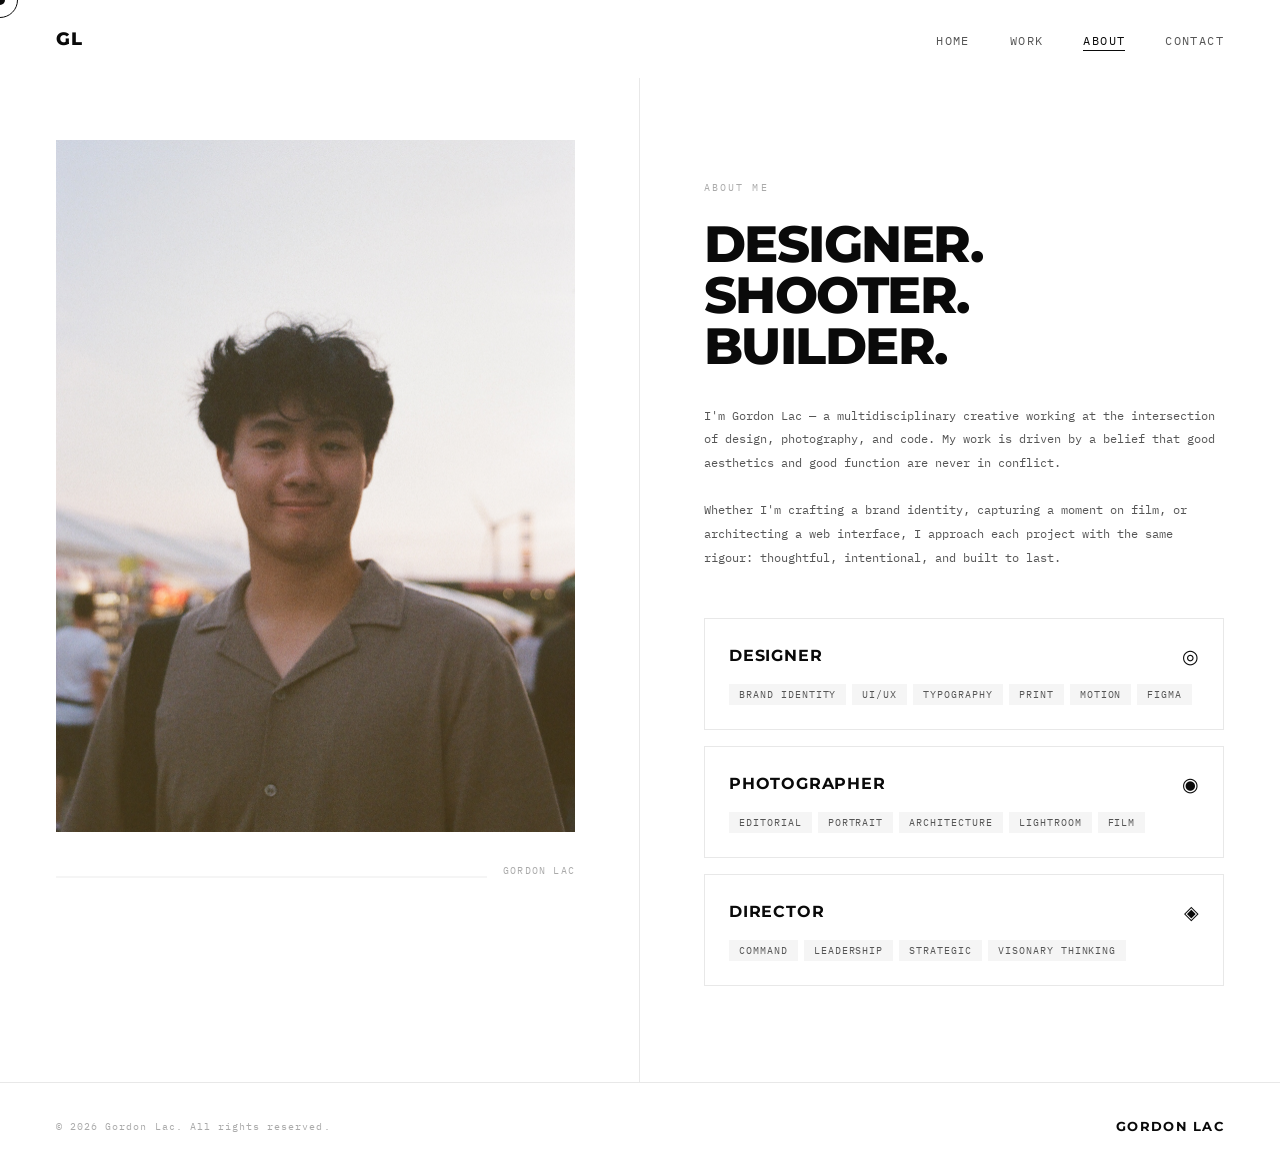
==== about.html @ f4c54d95 "Add files via upload" ====
<!DOCTYPE html>
<html lang="en">
<head>
  <meta charset="UTF-8">
  <meta name="viewport" content="width=device-width, initial-scale=1.0">
  <title>Gordon Lac — About</title>
  <link rel="stylesheet" href="stylesheet.css">
  <link rel="preconnect" href="https://fonts.googleapis.com">
  <link rel="preconnect" href="https://fonts.gstatic.com" crossorigin>
  <link href="https://fonts.googleapis.com/css2?family=Montserrat:ital,wght@0,100;0,200;0,300;0,400;0,500;0,600;0,700;0,800;0,900;1,300;1,400&family=IBM+Plex+Mono:wght@300;400;500&display=swap" rel="stylesheet">
</head>
<body>

  <div id="cursor"></div>
  <div id="cursor-ring"></div>

  <!-- ─── NAV ─── -->
  <nav id="main-nav">
    <a class="nav-logo" href="index.html">GL</a>
    <ul class="nav-links">
      <li><a href="index.html">Home</a></li>
      <li><a href="work.html">Work</a></li>
      <li><a href="about.html" class="active">About</a></li>
      <li><a href="contact.html">Contact</a></li>
    </ul>
  </nav>

  <div class="page-wrapper">

    <div class="about-layout">
      <div class="about-left">
        <div class="about-portrait">
          <img src="z_me.jpg" width="100%">
        </div>
        <div style="display:flex;gap:16px;margin-top:8px;">
          <div style="flex:1;background:var(--gray-100);height:2px;margin-top:12px;"></div>
          <p style="font-family:var(--mono);font-size:0.62rem;letter-spacing:0.12em;text-transform:uppercase;color:var(--gray-400);">Gordon Lac</p>
        </div>
      </div>
      <div class="about-right">
        <p class="about-right-label">About Me</p>
        <h2 class="about-bio-title">Designer.<br>Shooter.<br>Builder.</h2>
        <p class="about-bio">
          I'm Gordon Lac — a multidisciplinary creative working at the intersection of design, photography, and code. My
          work is driven by a belief that good aesthetics and good function are never in conflict.
          <br><br>
          Whether I'm crafting a brand identity, capturing a moment on film, or architecting a web interface, I approach
          each project with the same rigour: thoughtful, intentional, and built to last.
        </p>
        <div class="skill-card reveal">
          <div class="skill-card-header">
            <span class="skill-card-title">Designer</span>
            <span class="skill-card-icon">◎</span>
          </div>
          <div class="skill-tags">
            <span class="skill-tag">Brand Identity</span>
            <span class="skill-tag">UI/UX</span>
            <span class="skill-tag">Typography</span>
            <span class="skill-tag">Print</span>
            <span class="skill-tag">Motion</span>
            <span class="skill-tag">Figma</span>
          </div>
        </div>
        <div class="skill-card reveal">
          <div class="skill-card-header">
            <span class="skill-card-title">Photographer</span>
            <span class="skill-card-icon">◉</span>
          </div>
          <div class="skill-tags">
            <span class="skill-tag">Editorial</span>
            <span class="skill-tag">Portrait</span>
            <span class="skill-tag">Architecture</span>
            <span class="skill-tag">Lightroom</span>
            <span class="skill-tag">Film</span>
          </div>
        </div>
        <div class="skill-card reveal">
          <div class="skill-card-header">
            <span class="skill-card-title">Director</span>
            <span class="skill-card-icon">◈</span>
          </div>
          <div class="skill-tags">
            <span class="skill-tag">Command</span>
            <span class="skill-tag">Leadership</span>
            <span class="skill-tag">Strategic</span>
            <span class="skill-tag">Visonary Thinking</span>
          </div>
        </div>
      </div>
    </div>

    <footer class="site-footer">
      <p class="footer-copy">© 2026 Gordon Lac. All rights reserved.</p>
      <p class="footer-name">Gordon Lac</p>
    </footer>

  </div><!-- /page-wrapper -->

  <script src="shared.js"></script>
  <script>
    initCursor();
    initNavScroll();
    initReveal(document);
  </script>
</body>
</html>
---- stylesheet.css ----
:root {
      --black: #0a0a0a;
      --white: #ffffff;
      --gray-100: #f5f5f5;
      --gray-200: #e8e8e8;
      --gray-400: #aaaaaa;
      --gray-600: #555555;
      --display: 'Montserrat', sans-serif;
      --mono: 'IBM Plex Mono', monospace;
      --transition: 0.4s cubic-bezier(0.25, 0.46, 0.45, 0.94);
    }

    *, *::before, *::after { box-sizing: border-box; margin: 0; padding: 0; }

    html { scroll-behavior: smooth; overflow-x: hidden; }

    body {
      font-family: var(--mono);
      background: var(--white);
      color: var(--black);
      cursor: none;
      overflow-x: hidden;
    }

    /* ─── CURSOR ─── */
    #cursor {
      position: fixed; width: 10px; height: 10px;
      background: var(--black); border-radius: 50%;
      pointer-events: none; z-index: 9999;
      transform: translate(-50%, -50%);
      transition: width 0.25s, height 0.25s, background 0.25s;
    }
    #cursor-ring {
      position: fixed; width: 36px; height: 36px;
      border: 1.5px solid var(--black); border-radius: 50%;
      pointer-events: none; z-index: 9998;
      transform: translate(-50%, -50%);
      transition: transform 0.12s ease, width 0.3s, height 0.3s, opacity 0.3s;
    }
    body.hovering #cursor { width: 6px; height: 6px; }
    body.hovering #cursor-ring { width: 52px; height: 52px; }

    /* ─── NAV ─── */
    nav {
      position: fixed; top: 0; left: 0; right: 0; z-index: 100;
      display: flex; align-items: center; justify-content: space-between;
      padding: 28px 56px;
      background: rgba(255,255,255,0.92);
      backdrop-filter: blur(12px);
      border-bottom: 1px solid transparent;
      transition: border-color 0.3s;
    }
    nav.scrolled { border-color: var(--gray-200); }
    .nav-logo {
      font-family: Montserrat, sans-serif; font-weight: 800;
      font-size: 1.1rem; letter-spacing: 0.08em;
      text-decoration: none; color: var(--black); cursor: none;
    }
    .nav-links { display: flex; gap: 40px; list-style: none; }
    .nav-links a {
      font-family: 'IBM Plex Mono', monospace; font-size: 0.72rem;
      letter-spacing: 0.12em; text-transform: uppercase;
      color: var(--gray-600); text-decoration: none; cursor: none;
      transition: color 0.2s; position: relative;
    }
    .nav-links a::after {
      content: ''; position: absolute; bottom: -3px; left: 0;
      width: 0; height: 1px; background: var(--black); transition: width 0.3s;
    }
    .nav-links a:hover { color: var(--black); }
    .nav-links a:hover::after { width: 100%; }
    .nav-links a.active { color: var(--black); }
    .nav-links a.active::after { width: 100%; }

    /* ─── PAGE SYSTEM ─── */
    .page {
      display: none; min-height: 100vh; opacity: 0; transform: translateY(16px);
      transition: opacity 0.5s var(--transition), transform 0.5s var(--transition);
    }
    .page.active { display: block; opacity: 1; transform: translateY(0); }
    #page-home { display: block; overflow-y: auto; overflow-x: hidden; }

    /* ─── HERO ─── */
    .hero {
      height: 100vh; display: flex; flex-direction: column;
      justify-content: center; padding: 0 56px; padding-top: 100px;
      position: relative; overflow: hidden;
    }
    .hero-eyebrow {
      font-family: 'IBM Plex Mono', monospace; font-size: 0.7rem;
      letter-spacing: 0.2em; text-transform: uppercase; color: var(--gray-400);
      margin-bottom: 32px; opacity: 0; transform: translateY(20px);
      animation: fadeUp 0.7s 0.2s forwards;
    }
    .hero-name {
      font-family: Montserrat, sans-serif; font-weight: 800;
      font-size: clamp(5rem, 12vw, 11rem); line-height: 0.9;
      letter-spacing: -0.03em; text-transform: uppercase;
      overflow: hidden; margin-bottom: 48px;
    }
    .hero-name-line {
      display: block; opacity: 0; transform: translateY(60px);
      animation: slideUp 0.8s cubic-bezier(0.16,1,0.3,1) forwards;
    }
    .hero-name-line:nth-child(1) { animation-delay: 0.35s; }
    .hero-name-line:nth-child(2) { animation-delay: 0.5s; }
    .hero-disciplines {
      display: flex; gap: 12px; flex-wrap: wrap;
      opacity: 0; transform: translateY(20px); animation: fadeUp 0.7s 0.75s forwards;
    }
    .discipline-tag {
      font-family: 'IBM Plex Mono', monospace; font-size: 0.7rem;
      letter-spacing: 0.14em; text-transform: uppercase;
      padding: 8px 18px; border: 1px solid var(--black);
      border-radius: 100px; color: var(--black);
    }
    .hero-scroll {
      position: absolute; bottom: 40px; left: 56px;
      display: flex; align-items: center; gap: 16px;
      opacity: 0; animation: fadeUp 0.7s 1.1s forwards;
    }
    .scroll-line {
      width: 48px; height: 1px; background: var(--black);
      position: relative; overflow: hidden;
    }
    .scroll-line::after {
      content: ''; position: absolute; top: 0; left: -100%;
      width: 100%; height: 100%; background: var(--gray-400);
      animation: scanLine 1.8s 1.5s infinite;
    }
    .scroll-text {
      font-family: 'IBM Plex Mono', monospace; font-size: 0.65rem;
      letter-spacing: 0.18em; text-transform: uppercase; color: var(--gray-400);
    }
    .hero-number {
      position: absolute; bottom: 40px; right: 56px;
      font-family: Montserrat, sans-serif; font-weight: 200;
      font-size: 8rem; color: var(--gray-200); line-height: 1;
      user-select: none; opacity: 0; animation: fadeUp 0.7s 1s forwards;
    }

    /* ─── MARQUEE ─── */
    .marquee-strip {
      border-top: 1px solid var(--black); border-bottom: 1px solid var(--black);
      padding: 18px 0; overflow: hidden; white-space: nowrap;
    }
    .marquee-inner { display: inline-flex; animation: marquee 22s linear infinite; }
    .marquee-item {
      font-family: Montserrat, sans-serif; font-weight: 600;
      font-size: 0.8rem; letter-spacing: 0.18em; text-transform: uppercase;
      padding: 0 40px; color: var(--black);
    }
    .marquee-dot {
      display: inline-block; width: 5px; height: 5px; border-radius: 50%;
      background: var(--black); vertical-align: middle; margin-right: 40px;
    }

    /* ─── ABOUT STRIP ─── */
    .about-strip {
      display: grid; grid-template-columns: 1fr 1fr 1fr;
      border-bottom: 1px solid var(--gray-200);
    }
    .about-strip-item {
      padding: 56px 48px; border-right: 1px solid var(--gray-200);
    }
    .about-strip-item:last-child { border-right: none; }
    .strip-label {
      font-family: 'IBM Plex Mono', monospace; font-size: 0.65rem;
      letter-spacing: 0.18em; text-transform: uppercase;
      color: var(--gray-400); margin-bottom: 16px;
    }
    .strip-value {
      font-family: Montserrat, sans-serif; font-weight: 700;
      font-size: 2.2rem; line-height: 1; letter-spacing: -0.02em;
    }
    .strip-sub {
      font-family: 'IBM Plex Mono', monospace; font-size: 0.7rem;
      color: var(--gray-600); margin-top: 8px; letter-spacing: 0.05em;
    }

    /* ─── SECTION HEADER ─── */
    .section-header {
      display: flex; align-items: baseline; justify-content: space-between;
      padding: 64px 56px 40px;
    }
    .section-title {
      font-family: Montserrat, sans-serif; font-weight: 800;
      font-size: 1rem; letter-spacing: 0.15em; text-transform: uppercase;
    }
    .section-link {
      font-family: 'IBM Plex Mono', monospace; font-size: 0.68rem;
      letter-spacing: 0.12em; text-transform: uppercase;
      color: var(--gray-600); text-decoration: none; cursor: none;
      border-bottom: 1px solid var(--gray-200); padding-bottom: 2px;
      transition: color 0.2s, border-color 0.2s;
    }
    .section-link:hover { color: var(--black); border-color: var(--black); }

    /* ─── PROJECT CARDS ─── */
    .project-grid {
      display: grid; grid-template-columns: repeat(3, 1fr);
      gap: 1px; background: var(--gray-200); border-top: 1px solid var(--gray-200);
    }
    .project-card {
      background: var(--white); cursor: none; overflow: hidden; position: relative;
    }
    .project-card-img {
      width: 100%; aspect-ratio: 4/3;
      background: var(--gray-100); overflow: hidden; position: relative;
    }

    /* ─── FIX: Each card image is isolated — img fills its own card only ─── */
    .project-card-img img {
      width: 100%; height: 100%; object-fit: cover; display: block;
      transition: transform 0.7s cubic-bezier(0.25,0.46,0.45,0.94);
      filter: grayscale(20%);
    }
    .project-card:hover .project-card-img img {
      transform: scale(1.05); filter: grayscale(0%);
    }

    /* Placeholder used ONLY when there is no <img> — it never touches cards that have images */
    .project-card-placeholder {
      width: 100%; height: 100%; display: flex; align-items: center;
      justify-content: center; font-family: Montserrat, sans-serif;
      font-weight: 700; font-size: 0.7rem; letter-spacing: 0.15em;
      text-transform: uppercase; color: var(--gray-400);
      background: var(--gray-100); transition: background 0.3s;
    }
    .project-card:hover .project-card-placeholder { background: var(--gray-200); }

    .project-card-info { padding: 24px 28px 28px; }
    .project-card-cat {
      font-family: 'IBM Plex Mono', monospace; font-size: 0.62rem;
      letter-spacing: 0.16em; text-transform: uppercase;
      color: var(--gray-400); margin-bottom: 8px;
    }
    .project-card-title {
      font-family: Montserrat, sans-serif; font-weight: 700;
      font-size: 1rem; letter-spacing: -0.01em; margin-bottom: 6px;
    }
    .project-card-desc {
      font-family: 'IBM Plex Mono', monospace; font-size: 0.7rem;
      color: var(--gray-600); line-height: 1.7;
    }
    .project-card-arrow {
      display: inline-block; margin-top: 16px;
      font-family: 'IBM Plex Mono', monospace; font-size: 0.65rem;
      letter-spacing: 0.12em; text-transform: uppercase;
      color: var(--black); border-bottom: 1px solid var(--black);
      padding-bottom: 2px; cursor: none;
      opacity: 0; transform: translateX(-8px);
      transition: opacity 0.3s, transform 0.3s;
    }
    .project-card:hover .project-card-arrow { opacity: 1; transform: translateX(0); }

    /* ─── HOME CTA ─── */
    .home-cta {
      padding: 100px 56px; display: flex; align-items: center;
      justify-content: space-between; border-top: 1px solid var(--gray-200);
    }
    .home-cta-text {
      font-family: Montserrat, sans-serif; font-weight: 800;
      font-size: clamp(2rem, 5vw, 4rem); line-height: 1.05;
      letter-spacing: -0.03em; text-transform: uppercase; max-width: 600px;
    }
    .cta-button {
      display: inline-flex; align-items: center; gap: 12px;
      font-family: 'IBM Plex Mono', monospace; font-size: 0.72rem;
      letter-spacing: 0.15em; text-transform: uppercase;
      background: var(--black); color: var(--white);
      border: none; padding: 18px 36px; cursor: none;
      transition: background 0.25s, transform 0.25s; flex-shrink: 0;
    }
    .cta-button:hover { background: var(--gray-600); transform: translateX(4px); }

    /* ─── FOOTER ─── */
    .site-footer {
      padding: 36px 56px; border-top: 1px solid var(--gray-200);
      display: flex; align-items: center; justify-content: space-between;
    }
    .footer-copy {
      font-family: 'IBM Plex Mono', monospace; font-size: 0.65rem;
      letter-spacing: 0.1em; color: var(--gray-400);
    }
    .footer-name {
      font-family: Montserrat, sans-serif; font-weight: 700;
      font-size: 0.8rem; letter-spacing: 0.1em; text-transform: uppercase;
    }

    /* ─── WORK PAGE ─── */
    .page-hero { padding: 160px 56px 64px; border-bottom: 1px solid var(--gray-200); }
    .page-hero-label {
      font-family: 'IBM Plex Mono', monospace; font-size: 0.68rem;
      letter-spacing: 0.2em; text-transform: uppercase;
      color: var(--gray-400); margin-bottom: 24px;
    }
    .page-hero-title {
      font-family: Montserrat, sans-serif; font-weight: 800;
      font-size: clamp(3rem, 8vw, 7rem); line-height: 0.92;
      letter-spacing: -0.04em; text-transform: uppercase;
    }
    .filter-bar {
      padding: 32px 56px; display: flex; gap: 8px;
      border-bottom: 1px solid var(--gray-200);
    }
    .filter-btn {
      font-family: 'IBM Plex Mono', monospace; font-size: 0.68rem;
      letter-spacing: 0.12em; text-transform: uppercase;
      padding: 8px 20px; border: 1px solid var(--gray-200);
      background: none; color: var(--gray-600); cursor: none;
      transition: all 0.2s; border-radius: 100px;
    }
    .filter-btn:hover, .filter-btn.active {
      background: var(--black); color: var(--white); border-color: var(--black);
    }
    .work-grid {
      display: grid; grid-template-columns: repeat(3, 1fr);
      gap: 1px; background: var(--gray-200); border-top: 1px solid var(--gray-200);
    }

    /* ─── ABOUT PAGE ─── */
    .about-layout {
      display: grid; grid-template-columns: 1fr 1fr;
      min-height: calc(100vh - 100px);
    }
    .about-left { padding: 140px 64px 80px 56px; border-right: 1px solid var(--gray-200); }
    .about-right { padding: 140px 56px 80px 64px; }
    .about-portrait {
      width: 100%; aspect-ratio: 3/4; background: var(--gray-100);
      display: flex; align-items: center; justify-content: center;
      margin-bottom: 32px; overflow: hidden;
      font-family: 'IBM Plex Mono', monospace; font-size: 0.7rem;
      letter-spacing: 0.1em; text-transform: uppercase; color: var(--gray-400);
    }
    .about-portrait img { width: 100%; height: 100%; object-fit: cover; display: block; }
    .about-right-label {
      font-family: 'IBM Plex Mono', monospace; font-size: 0.65rem;
      letter-spacing: 0.2em; text-transform: uppercase; color: var(--gray-400);
      margin-bottom: 24px; padding-top: 40px;
    }
    .about-bio-title {
      font-family: Montserrat, sans-serif; font-weight: 800;
      font-size: clamp(2rem, 4vw, 3.5rem); line-height: 1;
      letter-spacing: -0.03em; text-transform: uppercase; margin-bottom: 32px;
    }
    .about-bio {
      font-family: 'IBM Plex Mono', monospace; font-size: 0.78rem;
      line-height: 1.9; color: var(--gray-600); margin-bottom: 48px;
    }
    .skill-card { border: 1px solid var(--gray-200); padding: 24px; margin-bottom: 16px; }
    .skill-card-header {
      display: flex; align-items: center; justify-content: space-between; margin-bottom: 16px;
    }
    .skill-card-title {
      font-family: Montserrat, sans-serif; font-weight: 700;
      font-size: 1rem; letter-spacing: 0.05em; text-transform: uppercase;
    }
    .skill-card-icon { font-size: 1.2rem; }
    .skill-tags { display: flex; flex-wrap: wrap; gap: 6px; }
    .skill-tag {
      font-family: 'IBM Plex Mono', monospace; font-size: 0.6rem;
      letter-spacing: 0.1em; text-transform: uppercase;
      padding: 4px 10px; background: var(--gray-100); color: var(--gray-600);
    }

    /* ─── CONTACT PAGE ─── */
    .contact-hero { padding: 140px 56px 80px; border-bottom: 1px solid var(--gray-200); }
    .contact-title {
      font-family: Montserrat, sans-serif; font-weight: 800;
      font-size: clamp(4rem, 14vw, 12rem); line-height: 0.88;
      letter-spacing: -0.04em; text-transform: uppercase;
    }
    .contact-subtitle {
      font-family: 'IBM Plex Mono', monospace; font-size: 0.75rem;
      letter-spacing: 0.12em; color: var(--gray-600); margin-top: 32px;
      max-width: 380px; line-height: 1.8;
    }
    .contact-links { padding: 0 56px; }
    .contact-link-row {
      display: flex; align-items: center; justify-content: space-between;
      padding: 36px 0; border-bottom: 1px solid var(--gray-200);
      cursor: none; text-decoration: none; color: var(--black);
      transition: padding-left 0.3s;
    }
    .contact-link-row:hover { padding-left: 8px; }
    .contact-link-left { display: flex; align-items: center; gap: 24px; }
    .contact-link-num {
      font-family: 'IBM Plex Mono', monospace; font-size: 0.6rem;
      letter-spacing: 0.1em; color: var(--gray-400); width: 24px;
    }
    .contact-link-label {
      font-family: 'IBM Plex Mono', monospace; font-size: 0.68rem;
      letter-spacing: 0.15em; text-transform: uppercase; color: var(--gray-400);
    }
    .contact-link-name {
      font-family: Montserrat, sans-serif; font-weight: 700;
      font-size: clamp(1.4rem, 3vw, 2.2rem); letter-spacing: -0.02em;
    }
    .contact-link-arrow {
      font-family: 'IBM Plex Mono', monospace; font-size: 1.2rem;
      transform: rotate(-45deg); display: inline-block; transition: transform 0.3s;
    }
    .contact-link-row:hover .contact-link-arrow {
      transform: rotate(-45deg) translate(4px, -4px);
    }

    /* ─── CASE STUDY ─── */
    .case-back {
      display: flex; width: fit-content;
      align-items: center; gap: 10px;
      font-family: 'IBM Plex Mono', monospace; font-size: 0.65rem;
      letter-spacing: 0.15em; text-transform: uppercase;
      color: var(--gray-600); cursor: none; text-decoration: none;
      border-bottom: 1px solid transparent;
      transition: color 0.2s, border-color 0.2s;
      margin: 120px 56px 0;
    }
    .case-back:hover { color: var(--black); border-color: var(--black); }
    .case-hero { padding: 48px 56px 64px; border-bottom: 1px solid var(--gray-200); }
    .case-meta { display: flex; gap: 48px; margin-bottom: 40px; }
    .case-meta-label {
      font-family: 'IBM Plex Mono', monospace; font-size: 0.6rem;
      letter-spacing: 0.18em; text-transform: uppercase; color: var(--gray-400); margin-bottom: 6px;
    }
    .case-meta-value {
      font-family: 'IBM Plex Mono', monospace; font-size: 0.76rem;
      color: var(--black); font-weight: 500;
    }
    .case-title {
      font-family: Montserrat, sans-serif; font-weight: 800;
      font-size: clamp(2.5rem, 6vw, 5.5rem); line-height: 0.95;
      letter-spacing: -0.03em; text-transform: uppercase;
    }

    /* ─── FIX: Case cover — no hardcoded src; JS sets it per case ─── */
    .case-cover {
      margin: 0; width: 100%; aspect-ratio: 16/7;
      background: var(--gray-100); overflow: hidden;
      display: flex; align-items: center; justify-content: center;
      font-family: 'IBM Plex Mono', monospace; font-size: 0.7rem;
      letter-spacing: 0.12em; text-transform: uppercase; color: var(--gray-400);
    }
    .case-cover img {
      width: 100%; height: 100%; object-fit: cover; display: block;
    }

    .case-body {
      display: grid; grid-template-columns: 280px 1fr;
      border-bottom: 1px solid var(--gray-200);
    }
    .case-sidebar { padding: 56px 48px 56px 56px; border-right: 1px solid var(--gray-200); }
    .case-sidebar-section { margin-bottom: 40px; }
    .case-sidebar-label {
      font-family: 'IBM Plex Mono', monospace; font-size: 0.6rem;
      letter-spacing: 0.2em; text-transform: uppercase;
      color: var(--gray-400); margin-bottom: 12px;
    }
    .case-sidebar-text {
      font-family: 'IBM Plex Mono', monospace; font-size: 0.72rem;
      line-height: 1.8; color: var(--gray-600);
    }
    .case-sidebar-tags { display: flex; flex-direction: column; gap: 6px; }
    .case-sidebar-tag {
      font-family: 'IBM Plex Mono', monospace; font-size: 0.65rem;
      letter-spacing: 0.1em; text-transform: uppercase; color: var(--black);
      padding: 6px 0; border-bottom: 1px solid var(--gray-100);
    }
    .case-content { padding: 56px 56px 80px; }
    .case-section { margin-bottom: 64px; }
    .case-section-label {
      font-family: 'IBM Plex Mono', monospace; font-size: 0.62rem;
      letter-spacing: 0.2em; text-transform: uppercase; color: var(--gray-400);
      margin-bottom: 20px; padding-bottom: 12px; border-bottom: 1px solid var(--gray-200);
    }
    .case-section-title {
      font-family: Montserrat, sans-serif; font-weight: 700;
      font-size: 1.5rem; letter-spacing: -0.02em; margin-bottom: 20px;
    }
    .case-section-body {
      font-family: 'IBM Plex Mono', monospace; font-size: 0.78rem;
      line-height: 2; color: var(--gray-600);
    }
    .case-img-full {
      width: 100%; aspect-ratio: 16/9; background: var(--gray-100);
      display: flex; align-items: center; justify-content: center;
      font-family: 'IBM Plex Mono', monospace; font-size: 0.7rem;
      letter-spacing: 0.12em; text-transform: uppercase; color: var(--gray-400);
      margin: 40px 0;
    }
    .case-next {
      padding: 72px 56px; display: flex; align-items: center;
      justify-content: space-between; cursor: none; transition: background 0.3s;
    }
    .case-next:hover { background: var(--gray-100); }
    .case-next-label {
      font-family: 'IBM Plex Mono', monospace; font-size: 0.65rem;
      letter-spacing: 0.18em; text-transform: uppercase;
      color: var(--gray-400); margin-bottom: 12px;
    }
    .case-next-title {
      font-family: Montserrat, sans-serif; font-weight: 700;
      font-size: 2rem; letter-spacing: -0.02em; text-transform: uppercase;
    }
    .case-next-arrow {
      font-size: 2.5rem; transform: rotate(-45deg);
      display: inline-block; transition: transform 0.3s;
    }
    .case-next:hover .case-next-arrow { transform: rotate(-45deg) translate(6px,-6px); }

    /* ─── ANIMATIONS ─── */
    @keyframes fadeUp { to { opacity: 1; transform: translateY(0); } }
    @keyframes slideUp { to { opacity: 1; transform: translateY(0); } }
    @keyframes marquee { 0% { transform: translateX(0); } 100% { transform: translateX(-50%); } }
    @keyframes scanLine { 0% { left: -100%; } 50%, 100% { left: 100%; } }

    /* ─── SCROLL REVEAL ─── */
    .reveal {
      opacity: 0; transform: translateY(28px);
      transition: opacity 0.7s, transform 0.7s cubic-bezier(0.16,1,0.3,1);
    }
    .reveal.visible { opacity: 1; transform: translateY(0); }

    /* ─── RESPONSIVE ─── */
    @media (max-width: 900px) {
      nav { padding: 22px 28px; }
      .hero { padding: 0 28px; padding-top: 90px; }
      .hero-scroll { left: 28px; }
      .hero-number { display: none; }
      .project-grid, .work-grid { grid-template-columns: 1fr; }
      .about-strip { grid-template-columns: 1fr; }
      .about-strip-item { border-right: none; border-bottom: 1px solid var(--gray-200); }
      .about-layout { grid-template-columns: 1fr; }
      .about-left { border-right: none; padding: 120px 28px 40px; }
      .about-right { padding: 40px 28px 80px; }
      .case-body { grid-template-columns: 1fr; }
      .case-sidebar { border-right: none; border-bottom: 1px solid var(--gray-200); }
      .section-header, .filter-bar, .page-hero, .contact-hero, .contact-links,
      .case-hero, .case-content, .home-cta, .site-footer { padding-left: 28px; padding-right: 28px; }
      .case-back { margin-left: 28px; }
      .contact-title { font-size: clamp(3rem, 16vw, 12rem); }
      .home-cta { flex-direction: column; align-items: flex-start; gap: 36px; }
      .nav-links { gap: 20px; }
    }
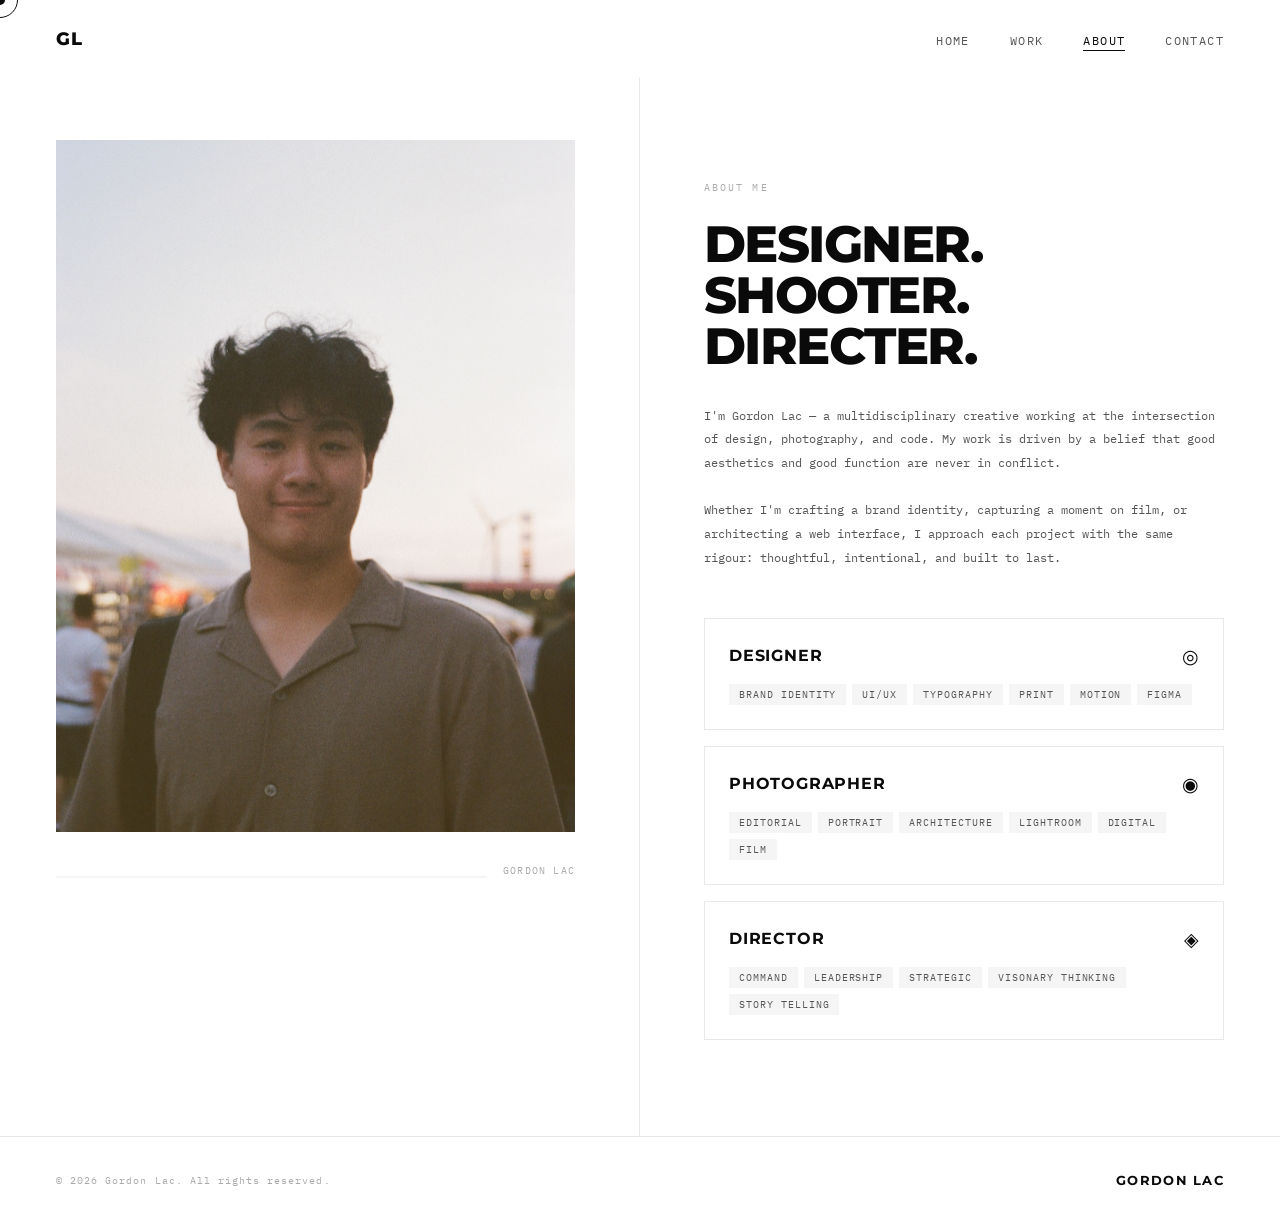
==== commit eb71a289: "Add files via upload" ====
--- a/about.html
+++ b/about.html
@@ -39,7 +39,7 @@
       </div>
       <div class="about-right">
         <p class="about-right-label">About Me</p>
-        <h2 class="about-bio-title">Designer.<br>Shooter.<br>Builder.</h2>
+        <h2 class="about-bio-title">Designer.<br>Shooter.<br>Directer.</h2>
         <p class="about-bio">
           I'm Gordon Lac — a multidisciplinary creative working at the intersection of design, photography, and code. My
           work is driven by a belief that good aesthetics and good function are never in conflict.
@@ -71,6 +71,7 @@
             <span class="skill-tag">Portrait</span>
             <span class="skill-tag">Architecture</span>
             <span class="skill-tag">Lightroom</span>
+            <span class="skill-tag">Digital</span>
             <span class="skill-tag">Film</span>
           </div>
         </div>
@@ -84,6 +85,7 @@
             <span class="skill-tag">Leadership</span>
             <span class="skill-tag">Strategic</span>
             <span class="skill-tag">Visonary Thinking</span>
+            <span class="skill-tag">Story Telling</span>
           </div>
         </div>
       </div>
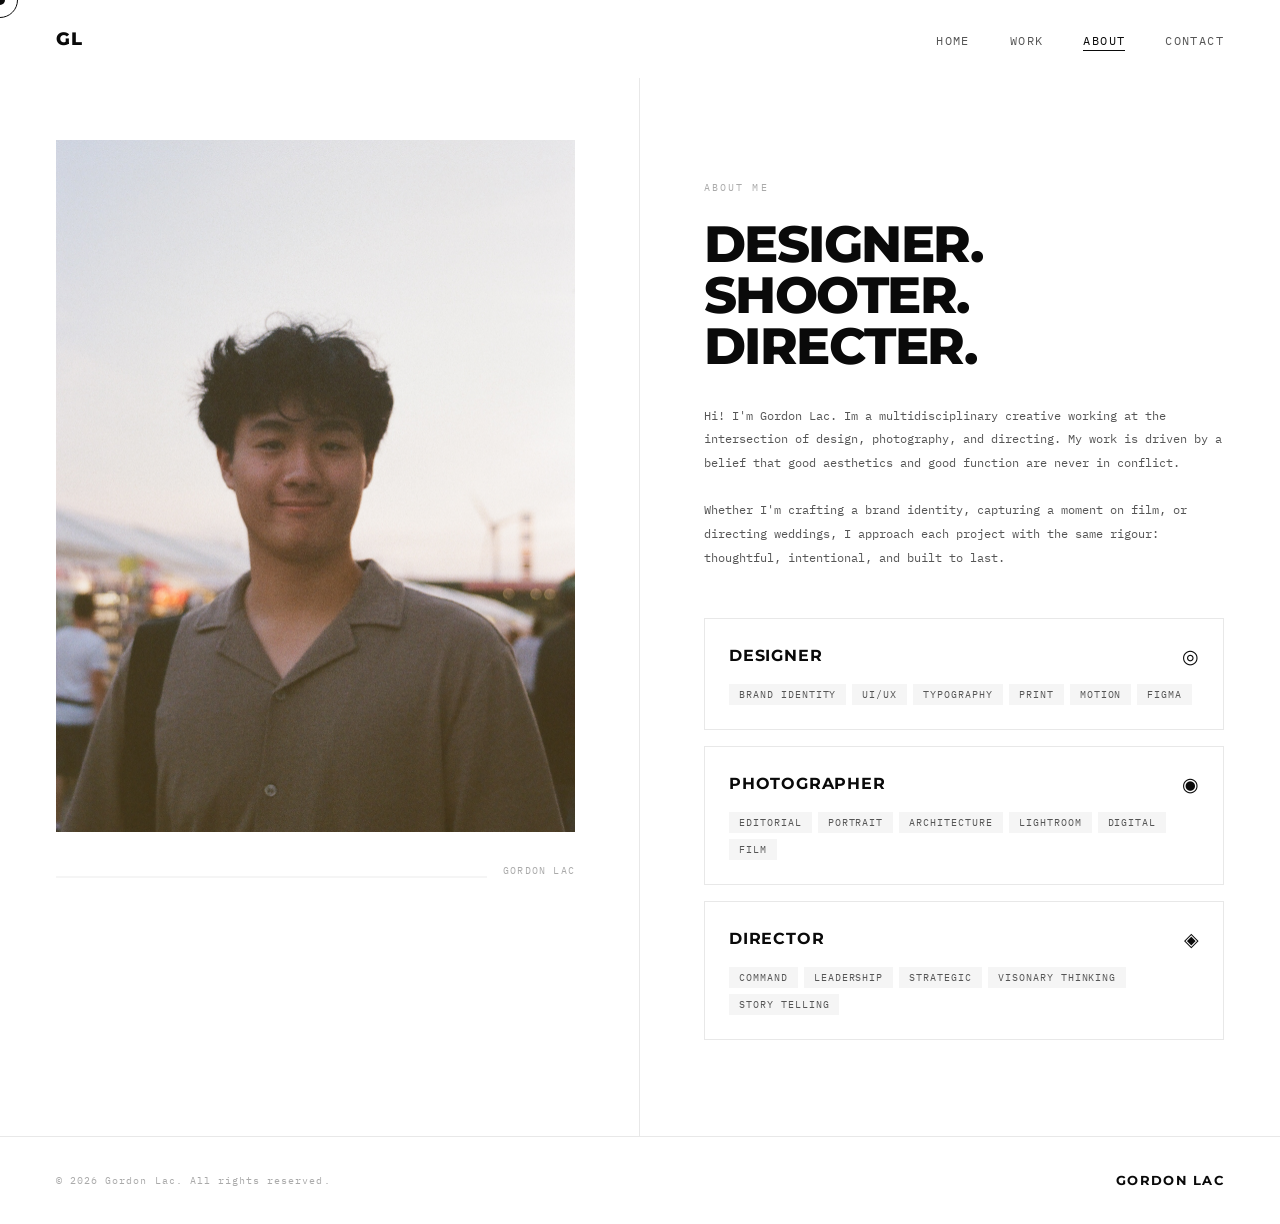
==== commit 51f01292: "Add files via upload" ====
--- a/about.html
+++ b/about.html
@@ -41,10 +41,10 @@
         <p class="about-right-label">About Me</p>
         <h2 class="about-bio-title">Designer.<br>Shooter.<br>Directer.</h2>
         <p class="about-bio">
-          I'm Gordon Lac — a multidisciplinary creative working at the intersection of design, photography, and code. My
+          Hi! I'm Gordon Lac. Im a multidisciplinary creative working at the intersection of design, photography, and directing. My
           work is driven by a belief that good aesthetics and good function are never in conflict.
           <br><br>
-          Whether I'm crafting a brand identity, capturing a moment on film, or architecting a web interface, I approach
+          Whether I'm crafting a brand identity, capturing a moment on film, or directing weddings, I approach
           each project with the same rigour: thoughtful, intentional, and built to last.
         </p>
         <div class="skill-card reveal">
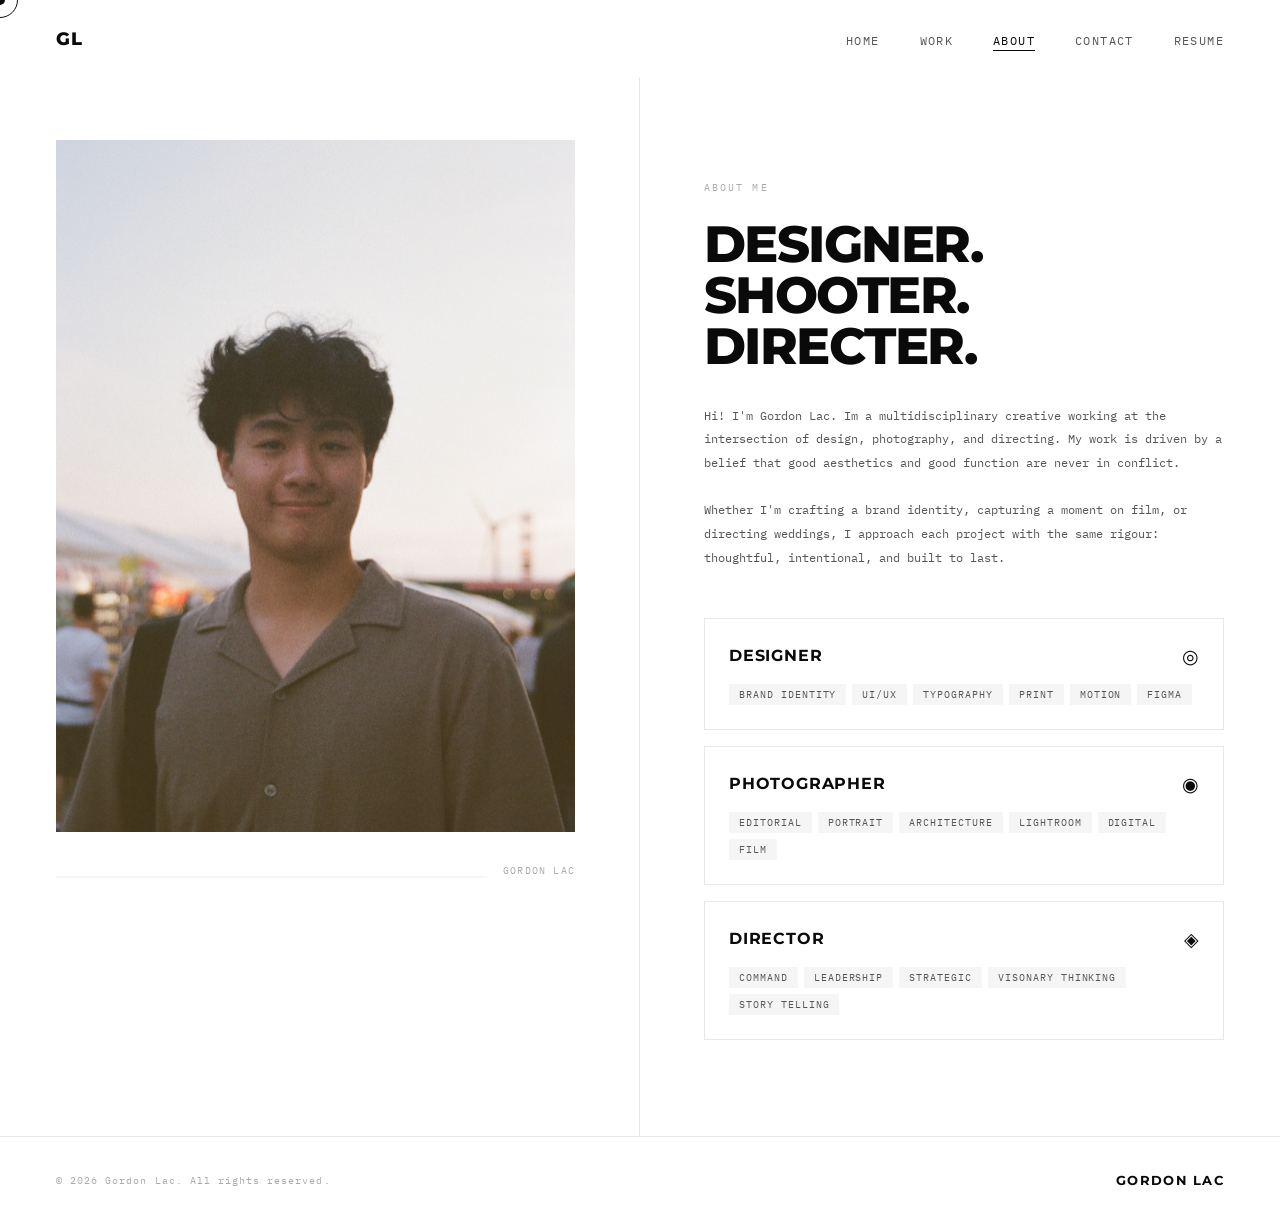
==== commit 66352210: "Add files via upload" ====
--- a/about.html
+++ b/about.html
@@ -22,6 +22,8 @@
       <li><a href="work.html">Work</a></li>
       <li><a href="about.html" class="active">About</a></li>
       <li><a href="contact.html">Contact</a></li>
+      <li><a href="https://drive.google.com/file/d/1MKEJlnjtMEWlnv_VIeZGkt-qrC63POah/view?usp=sharing" target="_blank">Resume</a></li>
+
     </ul>
   </nav>
 
